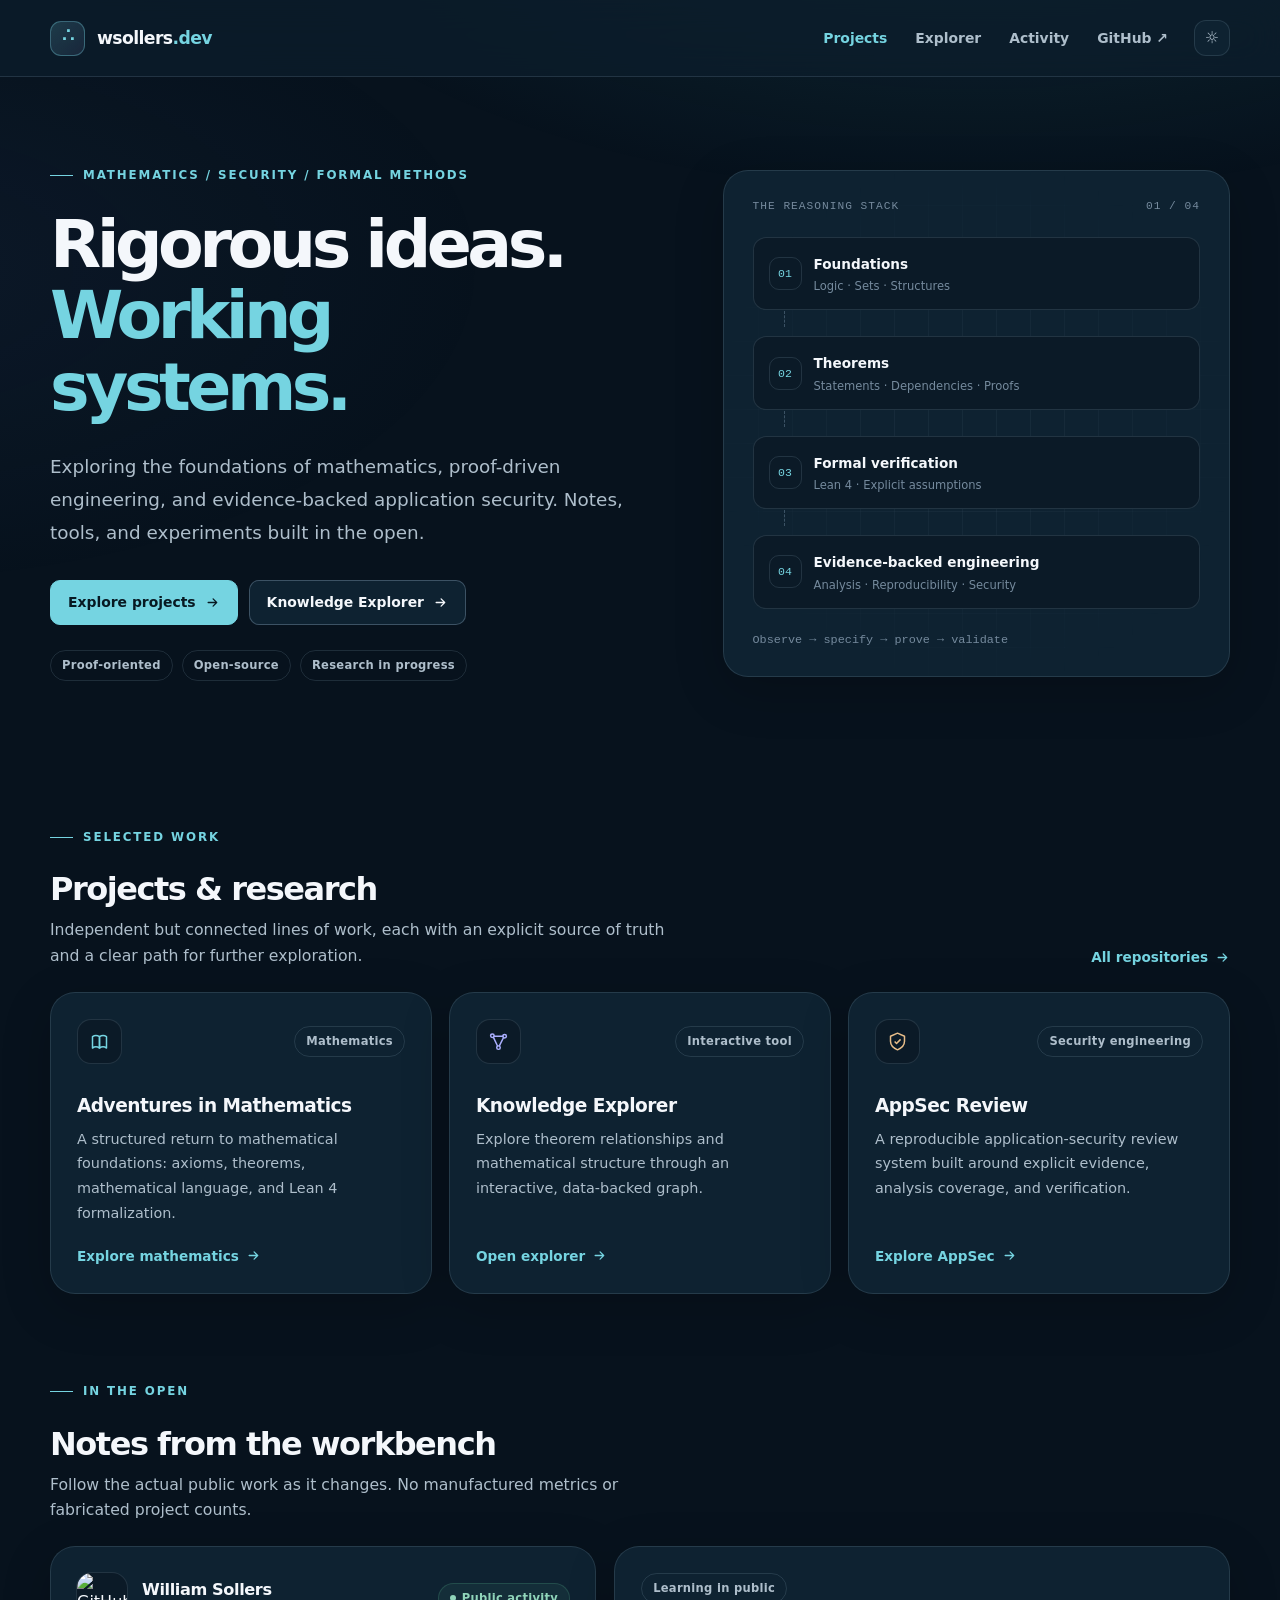
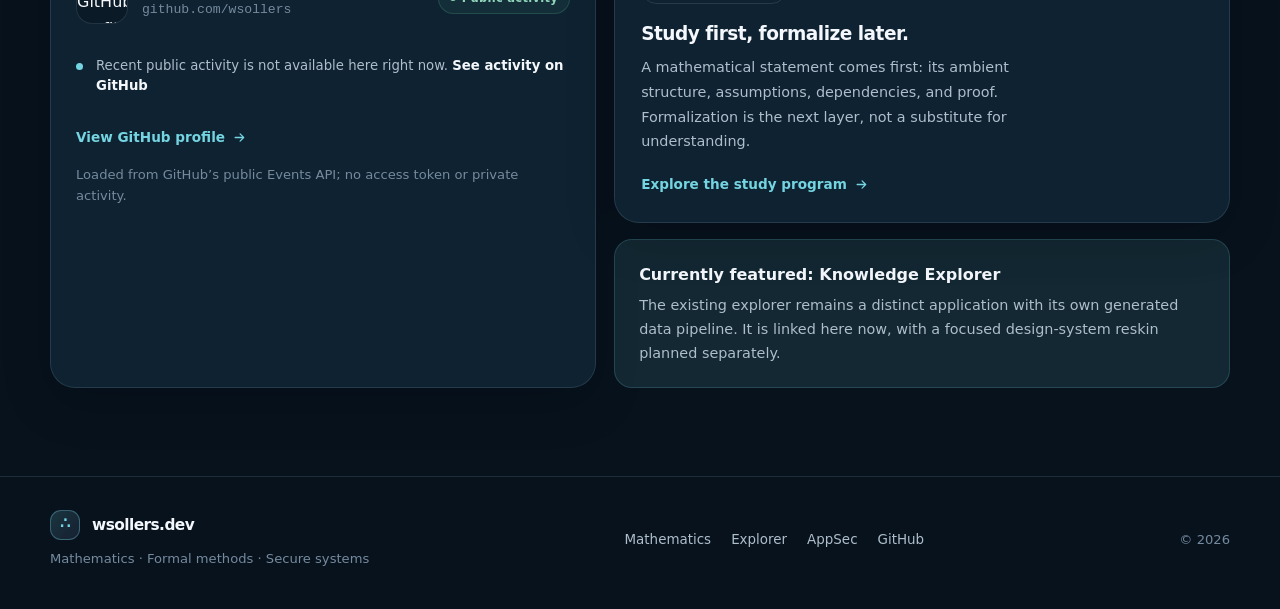
==== index.html @ fd8c9b8b "Publish central portfolio Pages site and shared project design system" ====
<!doctype html>
<html lang="en" data-theme="dark"><head>
<meta charset="utf-8"><meta name="viewport" content="width=device-width,initial-scale=1">
<meta name="description" content="Research, mathematical foundations, formal methods, and evidence-backed application security."><meta name="theme-color" content="#07121d">
<title>Mathematics, Security & Formal Methods · wsollers.dev</title>
<link rel="canonical" href="https://wsollers.dev/">
<link rel="stylesheet" href="/assets/css/site.css">
<script defer src="/assets/js/site.js"></script>
<script defer src="/assets/js/github-activity.js"></script>
</head><body><a class="skip-link" href="#main">Skip to content</a>
<header class="site-header"><div class="shell header-inner">
<a class="brand" href="/" aria-label="wsollers.dev home"><span class="brand-mark" aria-hidden="true">∴</span><span>wsollers<span style="color:var(--brand)">.dev</span></span></a>
<div class="header-actions"><nav class="site-nav" aria-label="Primary navigation">
<a href="/#work" aria-current="page">Projects</a><a href="/explorer/">Explorer</a><a class="nav-optional" href="/#activity">Activity</a><a class="nav-optional" href="https://github.com/wsollers" target="_blank" rel="noopener noreferrer">GitHub ↗</a>
</nav><button type="button" class="icon-button" data-theme-toggle aria-label="Switch theme">☼</button></div>
</div></header>
<main id="main" class="site-main"><div class="shell"><section class="hero" aria-labelledby="hero-title">
<div>
<div class="eyebrow">Mathematics / Security / Formal methods</div>
<h1 id="hero-title">Rigorous ideas.<br><span class="accent">Working systems.</span></h1>
<p class="lede">Exploring the foundations of mathematics, proof-driven engineering, and evidence-backed application security. Notes, tools, and experiments built in the open.</p>
<div class="button-row"><a class="button button--primary" href="#work">Explore projects <svg aria-hidden="true" viewBox="0 0 20 20" fill="none"><path d="M4.2 10h11.4m-4.8-4.8 4.8 4.8-4.8 4.8" stroke="currentColor" stroke-width="1.7" stroke-linecap="round" stroke-linejoin="round"/></svg></a><a class="button" href="/explorer/">Knowledge Explorer <svg aria-hidden="true" viewBox="0 0 20 20" fill="none"><path d="M4.2 10h11.4m-4.8-4.8 4.8 4.8-4.8 4.8" stroke="currentColor" stroke-width="1.7" stroke-linecap="round" stroke-linejoin="round"/></svg></a></div>
<div style="display:flex;gap:9px;flex-wrap:wrap;margin-top:25px"><span class="tag">Proof-oriented</span><span class="tag">Open-source</span><span class="tag">Research in progress</span></div>
</div>
<div class="panel diagram hero-art" aria-label="A conceptual path from foundations to evidence-backed systems">
<div class="diagram-head"><span>THE REASONING STACK</span><span>01 / 04</span></div>
<div class="diagram-flow">
<div class="diagram-node"><span class="diagram-index">01</span><span><strong>Foundations</strong><small>Logic · Sets · Structures</small></span></div>
<div class="diagram-connector" aria-hidden="true"></div>
<div class="diagram-node"><span class="diagram-index">02</span><span><strong>Theorems</strong><small>Statements · Dependencies · Proofs</small></span></div>
<div class="diagram-connector" aria-hidden="true"></div>
<div class="diagram-node"><span class="diagram-index">03</span><span><strong>Formal verification</strong><small>Lean 4 · Explicit assumptions</small></span></div>
<div class="diagram-connector" aria-hidden="true"></div>
<div class="diagram-node"><span class="diagram-index">04</span><span><strong>Evidence-backed engineering</strong><small>Analysis · Reproducibility · Security</small></span></div>
</div><p class="diagram-caption">Observe → specify → prove → validate</p></div>
</section>
<section class="section" id="work" aria-labelledby="work-title">
<div class="section-heading"><div><div class="eyebrow">Selected work</div><h2 id="work-title">Projects &amp; research</h2><p class="section-intro">Independent but connected lines of work, each with an explicit source of truth and a clear path for further exploration.</p></div><a class="text-link" href="https://github.com/wsollers?tab=repositories">All repositories <svg aria-hidden="true" viewBox="0 0 20 20" fill="none"><path d="M4.2 10h11.4m-4.8-4.8 4.8 4.8-4.8 4.8" stroke="currentColor" stroke-width="1.7" stroke-linecap="round" stroke-linejoin="round"/></svg></a></div>
<div class="project-grid">
<article class="panel card"><div class="card-top"><span class="card-icon "><svg aria-hidden="true" viewBox="0 0 24 24" fill="none" stroke="currentColor" stroke-width="1.7" stroke-linecap="round" stroke-linejoin="round"><path d="M4 6.5c2.5-1.8 5.3-1.8 8 0v13c-2.7-1.8-5.5-1.8-8 0V6.5Zm8 0c2.7-1.8 5.5-1.8 8 0v13c-2.5-1.8-5.3-1.8-8 0"/><path d="M12 6.5v13"/></svg></span><span class="tag">Mathematics</span></div><h3>Adventures in Mathematics</h3><p>A structured return to mathematical foundations: axioms, theorems, mathematical language, and Lean 4 formalization.</p><a class="text-link" href="/AdventuresInMath/">Explore mathematics <svg aria-hidden="true" viewBox="0 0 20 20" fill="none"><path d="M4.2 10h11.4m-4.8-4.8 4.8 4.8-4.8 4.8" stroke="currentColor" stroke-width="1.7" stroke-linecap="round" stroke-linejoin="round"/></svg></a></article>
<article class="panel card"><div class="card-top"><span class="card-icon card-icon--violet"><svg aria-hidden="true" viewBox="0 0 24 24" fill="none" stroke="currentColor" stroke-width="1.7" stroke-linecap="round"><circle cx="5" cy="5.5" r="2"/><circle cx="19" cy="6" r="2"/><circle cx="12" cy="19" r="2"/><path d="m7 6 10 0M6.2 7.3l4.7 9.8M17.8 7.4l-4.7 9.3"/></svg></span><span class="tag">Interactive tool</span></div><h3>Knowledge Explorer</h3><p>Explore theorem relationships and mathematical structure through an interactive, data-backed graph.</p><a class="text-link" href="/explorer/">Open explorer <svg aria-hidden="true" viewBox="0 0 20 20" fill="none"><path d="M4.2 10h11.4m-4.8-4.8 4.8 4.8-4.8 4.8" stroke="currentColor" stroke-width="1.7" stroke-linecap="round" stroke-linejoin="round"/></svg></a></article>
<article class="panel card"><div class="card-top"><span class="card-icon card-icon--amber"><svg aria-hidden="true" viewBox="0 0 24 24" fill="none" stroke="currentColor" stroke-width="1.7" stroke-linejoin="round"><path d="M12 2.5 20 6v5.7c0 4.3-2.7 7.5-8 9.8-5.3-2.3-8-5.5-8-9.8V6l8-3.5Z"/><path d="m8.7 12 2.2 2.2 4.6-4.6"/></svg></span><span class="tag">Security engineering</span></div><h3>AppSec Review</h3><p>A reproducible application-security review system built around explicit evidence, analysis coverage, and verification.</p><a class="text-link" href="/appsec-review/">Explore AppSec <svg aria-hidden="true" viewBox="0 0 20 20" fill="none"><path d="M4.2 10h11.4m-4.8-4.8 4.8 4.8-4.8 4.8" stroke="currentColor" stroke-width="1.7" stroke-linecap="round" stroke-linejoin="round"/></svg></a></article>
</div></section>
<section id="activity" class="section" aria-labelledby="activity-heading">
<div class="section-heading"><div><div class="eyebrow">In the open</div><h2 id="activity-heading">Notes from the workbench</h2><p class="section-intro">Follow the actual public work as it changes. No manufactured metrics or fabricated project counts.</p></div></div>
<div class="info-grid"><article class="panel profile" aria-label="Public GitHub profile and activity"><div class="profile-top"><img class="avatar" alt="GitHub profile avatar" src="https://avatars.githubusercontent.com/u/1325598?v=4" loading="lazy" width="52" height="52"><div><h3 class="profile-name">William Sollers</h3><span class="profile-handle">github.com/wsollers</span></div><span class="tag tag--active" style="margin-left:auto"><span class="tag-dot"></span>Public activity</span></div><ul class="activity" data-github-activity aria-live="polite"><li><span class="activity-dot" aria-hidden="true"></span><div>Loading recent public GitHub activity…</div></li></ul><a class="text-link" href="https://github.com/wsollers" target="_blank" rel="noopener noreferrer">View GitHub profile <svg aria-hidden="true" viewBox="0 0 20 20" fill="none"><path d="M4.2 10h11.4m-4.8-4.8 4.8 4.8-4.8 4.8" stroke="currentColor" stroke-width="1.7" stroke-linecap="round" stroke-linejoin="round"/></svg></a><p class="fine margin-none" style="margin-top:13px">Loaded from GitHub’s public Events API; no access token or private activity.</p></article>
<div class="stack"><article class="panel card" style="min-height:unset"><div class="card-top" style="margin-bottom:18px"><span class="tag">Learning in public</span></div><h3>Study first, formalize later.</h3><p>A mathematical statement comes first: its ambient structure, assumptions, dependencies, and proof. Formalization is the next layer, not a substitute for understanding.</p><a class="text-link" href="/AdventuresInMath/">Explore the study program <svg aria-hidden="true" viewBox="0 0 20 20" fill="none"><path d="M4.2 10h11.4m-4.8-4.8 4.8 4.8-4.8 4.8" stroke="currentColor" stroke-width="1.7" stroke-linecap="round" stroke-linejoin="round"/></svg></a></article><article class="note"><strong>Currently featured: Knowledge Explorer</strong><p>The existing explorer remains a distinct application with its own generated data pipeline. It is linked here now, with a focused design-system reskin planned separately.</p></article></div>
</div></section></div></main>
<footer class="site-footer"><div class="shell footer-inner"><div><a class="brand" href="/" style="font-size:.96rem"><span class="brand-mark" style="width:30px;height:30px;font-size:16px" aria-hidden="true">∴</span>wsollers.dev</a><p class="fine margin-none" style="margin-top:8px">Mathematics · Formal methods · Secure systems</p></div><nav class="footer-links" aria-label="Footer navigation"><a href="/AdventuresInMath/">Mathematics</a><a href="/explorer/">Explorer</a><a href="/appsec-review/">AppSec</a><a href="https://github.com/wsollers">GitHub</a></nav><span class="fine">© <span data-year>2026</span></span></div></footer></body></html>
---- assets/css/site.css ----
/* WS Design System · v1.0 · shared by all wsollers.dev project pages. */
@layer reset, tokens, layout, components, utilities;
@layer reset {
  *, *::before, *::after { box-sizing: border-box; }
  html { scroll-behavior: smooth; }
  body { margin: 0; }
  button, input { font: inherit; }
  img, svg { display: block; max-width: 100%; }
  a { color: inherit; }
  [hidden] { display: none !important; }
  @media (prefers-reduced-motion: reduce) { *, *::before, *::after { scroll-behavior: auto !important; animation-duration: .01ms !important; transition-duration: .01ms !important; } }
}
@layer tokens {
  :root {
    color-scheme: dark;
    --bg: #07121d; --bg-raised: #0b1a27;
    --surface: #0e2231; --surface-hover: #142d3d;
    --surface-glass: rgba(12,30,44,.76);
    --text: #f4f7fb; --text-secondary: #aebecb; --text-subtle: #758a9d;
    --border: rgba(157,185,207,.16); --border-emphasis: rgba(157,185,207,.32);
    --brand: #75d4e1; --brand-strong: #abeaf1; --brand-soft: rgba(117,212,225,.11);
    --violet: #abafff; --amber: #e8bd89; --good: #90d5ba;
    --shadow: 0 14px 50px rgba(0,0,0,.19);
    --font-sans: Inter, ui-sans-serif, system-ui, -apple-system, BlinkMacSystemFont, "Segoe UI", sans-serif;
    --font-mono: ui-monospace, "SFMono-Regular", "Cascadia Code", Consolas, monospace;
    --r-sm: 10px; --r-md: 18px; --r-lg: 25px; --content: 1180px;
  }
  html[data-theme="light"] {
    color-scheme: light;
    --bg:#f5f8fa; --bg-raised:#f9fbfc; --surface:#ffffff; --surface-hover:#edf5f8;
    --surface-glass:rgba(255,255,255,.88); --text:#123044; --text-secondary:#496476;
    --text-subtle:#6c8292; --border:rgba(34,73,98,.15); --border-emphasis:rgba(34,73,98,.28);
    --brand:#006d87; --brand-strong:#005a74; --brand-soft:rgba(0,109,135,.08);
    --violet:#5f60b0; --amber:#aa7141; --good:#277b65;
    --shadow:0 18px 50px rgba(12,52,73,.07);
  }
}
@layer layout {
  body { min-height: 100dvh; font: 400 16px/1.65 var(--font-sans); background:var(--bg); color:var(--text); -webkit-font-smoothing:antialiased; }
  body::before { content:""; position:fixed; pointer-events:none; inset:0; z-index:-1;
    background:radial-gradient(ellipse 60% 40% at 76% -18%,rgba(48,141,162,.19),transparent),radial-gradient(ellipse 48% 35% at -10% 30%,rgba(57,85,146,.10),transparent); }
  .shell { width:min(calc(100% - 48px),var(--content)); margin-inline:auto; }
  .site-header { position:sticky; top:0; z-index:30; background:var(--surface-glass); backdrop-filter:blur(17px); -webkit-backdrop-filter:blur(17px); border-bottom:1px solid var(--border); }
  .header-inner { display:flex; align-items:center; justify-content:space-between; gap:24px; min-height:76px; }
  .header-actions, .site-nav { display:flex; align-items:center; gap:26px; }
  .site-nav { gap:28px; }
  .site-main { padding-bottom:88px; }
  .hero { padding:89px 0 59px; display:grid; grid-template-columns:minmax(0,1.08fr) minmax(370px,.92fr); gap:clamp(42px,6vw,95px); align-items:center; }
  .hero--narrow { grid-template-columns:minmax(0,1fr) minmax(290px,.7fr); padding:76px 0 56px; }
  .section { margin-top:88px; scroll-margin-top:105px; }
  .section--tight { margin-top:60px; }
  .section-heading { display:flex; justify-content:space-between; align-items:end; flex-wrap:wrap; gap:16px; margin-bottom:23px; }
  .project-grid { display:grid; grid-template-columns:repeat(3,minmax(0,1fr)); gap:17px; }
  .info-grid { display:grid; grid-template-columns:minmax(0,.94fr) minmax(0,1.06fr); gap:18px; }
  .stack { display:grid; gap:16px; }
  .site-footer { border-top:1px solid var(--border); padding:33px 0 39px; }
  .footer-inner { display:flex; gap:18px; justify-content:space-between; align-items:center; flex-wrap:wrap; }
  @media(max-width:940px) {
    .hero,.hero--narrow { grid-template-columns:1fr; padding-top:67px; }
    .hero-art { max-width:680px; width:100%; }
    .project-grid { grid-template-columns:repeat(2,minmax(0,1fr)); }
    .info-grid { grid-template-columns:1fr; }
  }
  @media(max-width:650px) {
    .shell { width:min(calc(100% - 34px),var(--content)); }
    .header-inner { min-height:68px; gap:10px; }
    .site-nav { gap:12px; }
    .site-nav .nav-optional { display:none; }
    .header-actions { gap:10px; }
    .project-grid { grid-template-columns:1fr; }
    .hero { padding:61px 0 33px; }
    .section { margin-top:65px; }
  }
}
@layer components {
  a { text-decoration-thickness:1px; text-underline-offset:4px; }
  a:hover { color:var(--brand-strong); }
  a:focus-visible,button:focus-visible { outline:3px solid var(--brand); outline-offset:4px; }
  .skip-link { position:absolute; left:15px; top:-100px; background:var(--text); color:var(--bg); padding:10px 17px; z-index:99; border-radius:var(--r-sm); }
  .skip-link:focus { top:12px; }
  .brand { display:inline-flex; align-items:center; gap:12px; text-decoration:none; font-weight:750; letter-spacing:-.036em; font-size:1.08rem; white-space:nowrap; }
  .brand:hover { color:var(--text); }
  .brand-mark { display:grid; place-items:center; width:35px; height:35px; border:1px solid rgba(117,212,225,.34); border-radius:11px; background:linear-gradient(135deg,rgba(117,212,225,.18),rgba(171,175,255,.09)); color:var(--brand); font-size:19px; font-family:var(--font-mono); font-weight:700; }
  .site-nav a { text-decoration:none; font-size:.87rem; color:var(--text-secondary); font-weight:570; transition:color .18s ease; }
  .site-nav a:hover,.site-nav a[aria-current="page"] { color:var(--brand); }
  .icon-button { cursor:pointer; display:grid; place-items:center; flex:0 0 auto; width:36px; height:36px; border:1px solid var(--border); border-radius:12px; background:var(--surface); color:var(--text-secondary); }
  .icon-button:hover { background:var(--surface-hover); color:var(--text); }
  .eyebrow { display:flex; align-items:center; gap:10px; font-size:.74rem; letter-spacing:.16em; font-weight:800; text-transform:uppercase; color:var(--brand); margin-bottom:23px; }
  .eyebrow::before { content:""; width:23px; height:1px; background:currentColor; }
  h1,h2,h3,p { margin-top:0; }
  h1 { font-size:clamp(2.65rem,5.2vw,4.9rem); letter-spacing:-.068em; line-height:1.08; font-weight:760; margin-bottom:26px; }
  .hero--narrow h1 { font-size:clamp(2.7rem,4.9vw,4.4rem); }
  h1 .accent,h2 .accent { color:var(--brand); }
  h2 { font-size:clamp(1.7rem,2.5vw,2.35rem); letter-spacing:-.046em; line-height:1.22; font-weight:740; margin:0; }
  h3 { font-size:1.16rem; letter-spacing:-.028em; line-height:1.28; margin:0 0 9px; }
  p { color:var(--text-secondary); }
  .lede { max-width:630px; font-size:clamp(1.025rem,1.5vw,1.15rem); line-height:1.8; margin-bottom:30px; }
  .muted { color:var(--text-secondary); }
  .fine { font-size:.82rem; color:var(--text-subtle); }
  .section-intro { max-width:640px; margin:8px 0 0; font-size:.98rem; }
  .button-row { display:flex; flex-wrap:wrap; align-items:center; gap:11px; }
  .button { text-decoration:none; display:inline-flex; align-items:center; justify-content:center; gap:9px; min-height:44px; padding:10px 17px; border:1px solid var(--border-emphasis); border-radius:var(--r-sm); font-size:.87rem; font-weight:720; color:var(--text); background:var(--surface); transition:transform .16s ease,background .16s ease,border .16s ease; }
  .button:hover { transform:translateY(-2px); background:var(--surface-hover); color:var(--text); }
  .button--primary { color:#071922; background:var(--brand); border-color:var(--brand); }
  .button--primary:hover { background:var(--brand-strong); color:#071922; }
  .button--quiet { border-color:transparent; background:transparent; }
  .button svg,.text-link svg { width:15px; height:15px; }
  .text-link { display:inline-flex; align-items:center; gap:7px; font-size:.85rem; font-weight:720; color:var(--brand); text-decoration:none; }
  .text-link:hover { color:var(--brand-strong); }
  .panel { background:var(--surface); border:1px solid var(--border); border-radius:var(--r-lg); box-shadow:var(--shadow); }
  .card { position:relative; min-width:0; padding:26px; display:flex; flex-direction:column; min-height:260px; overflow:hidden; transition:border-color .2s ease, transform .2s ease, box-shadow .2s ease; }
  .card:hover { border-color:var(--border-emphasis); transform:translateY(-3px); }
  .card p { max-width:42ch; font-size:.9rem; line-height:1.72; margin:0 0 19px; }
  .card .text-link { margin-top:auto; }
  .card-top { display:flex; justify-content:space-between; align-items:center; gap:10px; margin-bottom:30px; }
  .card-icon { width:45px; height:45px; display:grid; place-items:center; border:1px solid var(--border); border-radius:14px; background:var(--bg-raised); color:var(--brand); }
  .card-icon svg { width:21px; height:21px; }
  .card-icon--violet{color:var(--violet)} .card-icon--amber{color:var(--amber)}
  .tag { display:inline-flex; align-items:center; gap:6px; border:1px solid var(--border); border-radius:999px; color:var(--text-secondary); padding:5px 11px; font-size:.72rem; font-weight:690; letter-spacing:.025em; white-space:nowrap; }
  .tag--active { color:var(--good); background:rgba(88,178,143,.09); border-color:rgba(88,178,143,.22); }
  .tag-dot { display:block; width:6px; height:6px; border-radius:50%; background:currentColor; }
  .diagram { min-height:395px; position:relative; display:flex; flex-direction:column; justify-content:center; padding:29px; overflow:hidden; }
  .diagram::before { content:""; position:absolute; inset:0; opacity:.38; background-image:linear-gradient(var(--border) 1px,transparent 1px),linear-gradient(90deg,var(--border) 1px,transparent 1px); background-size:34px 34px; mask-image:radial-gradient(ellipse at center,#000 20%,transparent 77%); }
  .diagram > * { position:relative; z-index:1; }
  .diagram-head { display:flex; align-items:center; justify-content:space-between; color:var(--text-subtle); font:.7rem var(--font-mono); letter-spacing:.09em; text-transform:uppercase; margin-bottom:25px; }
  .diagram-flow { display:grid; gap:13px; }
  .diagram-node { display:flex; align-items:center; gap:12px; padding:13px 15px; border:1px solid var(--border); border-radius:13px; background:var(--bg-raised); }
  .diagram-node strong { font-size:.85rem; font-weight:690; }
  .diagram-node small { display:block; font-size:.72rem; color:var(--text-subtle); }
  .diagram-index { display:grid; place-items:center; flex:0 0 33px; width:33px; height:33px; border:1px solid var(--border); border-radius:10px; font:.72rem var(--font-mono); color:var(--brand); }
  .diagram-connector { border-left:1px dashed var(--border-emphasis); height:16px; margin:-12px 0 -12px 31px; }
  .diagram-caption { margin:24px 0 0; color:var(--text-subtle); font:.74rem var(--font-mono); }
  .profile { padding:25px; }
  .profile-top { display:flex; align-items:center; gap:14px; margin-bottom:19px; }
  .avatar { width:52px; height:52px; border:1px solid var(--border); border-radius:16px; object-fit:cover; background:var(--bg-raised); }
  .profile-name { margin:0; font-size:1.01rem; letter-spacing:-.025em; font-weight:730; }
  .profile-handle { display:block; font:.82rem var(--font-mono); color:var(--text-subtle); margin-top:2px; }
  .activity { list-style:none; padding:0; margin:6px 0 15px; }
  .activity li { display:flex; align-items:baseline; gap:13px; padding:13px 0; border-bottom:1px solid var(--border); color:var(--text-secondary); font-size:.83rem; line-height:1.5; }
  .activity li:last-child { border-bottom:0; }
  .activity-dot { flex:0 0 7px; width:7px; height:7px; background:var(--brand); border-radius:50%; }
  .activity li time { display:block; color:var(--text-subtle); font-size:.72rem; margin-top:4px; }
  .activity li a { font-weight:670; text-decoration:none; color:var(--text); }
  .activity li a:hover { color:var(--brand); }
  .note { padding:22px 24px; background:var(--brand-soft); border:1px solid rgba(117,212,225,.18); border-radius:var(--r-md); }
  .note p { margin:6px 0 0; font-size:.9rem; }
  .meta-list { margin:0; padding:0; list-style:none; }
  .meta-list li { display:flex; justify-content:space-between; gap:16px; padding:12px 0; border-bottom:1px solid var(--border); font-size:.87rem; }
  .meta-list li:last-child { border:0; }
  .meta-list strong { font-weight:650; }
  .meta-list span { color:var(--text-secondary); text-align:right; }
  .crumbs { display:flex; gap:8px; align-items:center; color:var(--text-subtle); font-size:.8rem; margin:25px 0 0; }
  .crumbs a { color:var(--text-secondary); text-decoration:none; }
  .callout-list { display:grid; gap:12px; padding:0; margin:0; list-style:none; }
  .callout-list li { display:flex; gap:12px; align-items:flex-start; color:var(--text-secondary); font-size:.93rem; }
  .callout-list li::before { content:"→"; color:var(--brand); font-weight:800; }
  .footer-links { display:flex; flex-wrap:wrap; gap:20px; }
  .footer-links a { color:var(--text-secondary); text-decoration:none; font-size:.84rem; }
  .footer-links a:hover { color:var(--brand); }
}
@layer utilities {
  .visually-hidden { position:absolute!important;width:1px;height:1px;padding:0;margin:-1px;overflow:hidden;clip:rect(0,0,0,0);white-space:nowrap;border:0; }
  .mono { font-family:var(--font-mono); }
  .full { width:100%; }
  .space-top { margin-top:22px; }
  .margin-none { margin:0; }
}
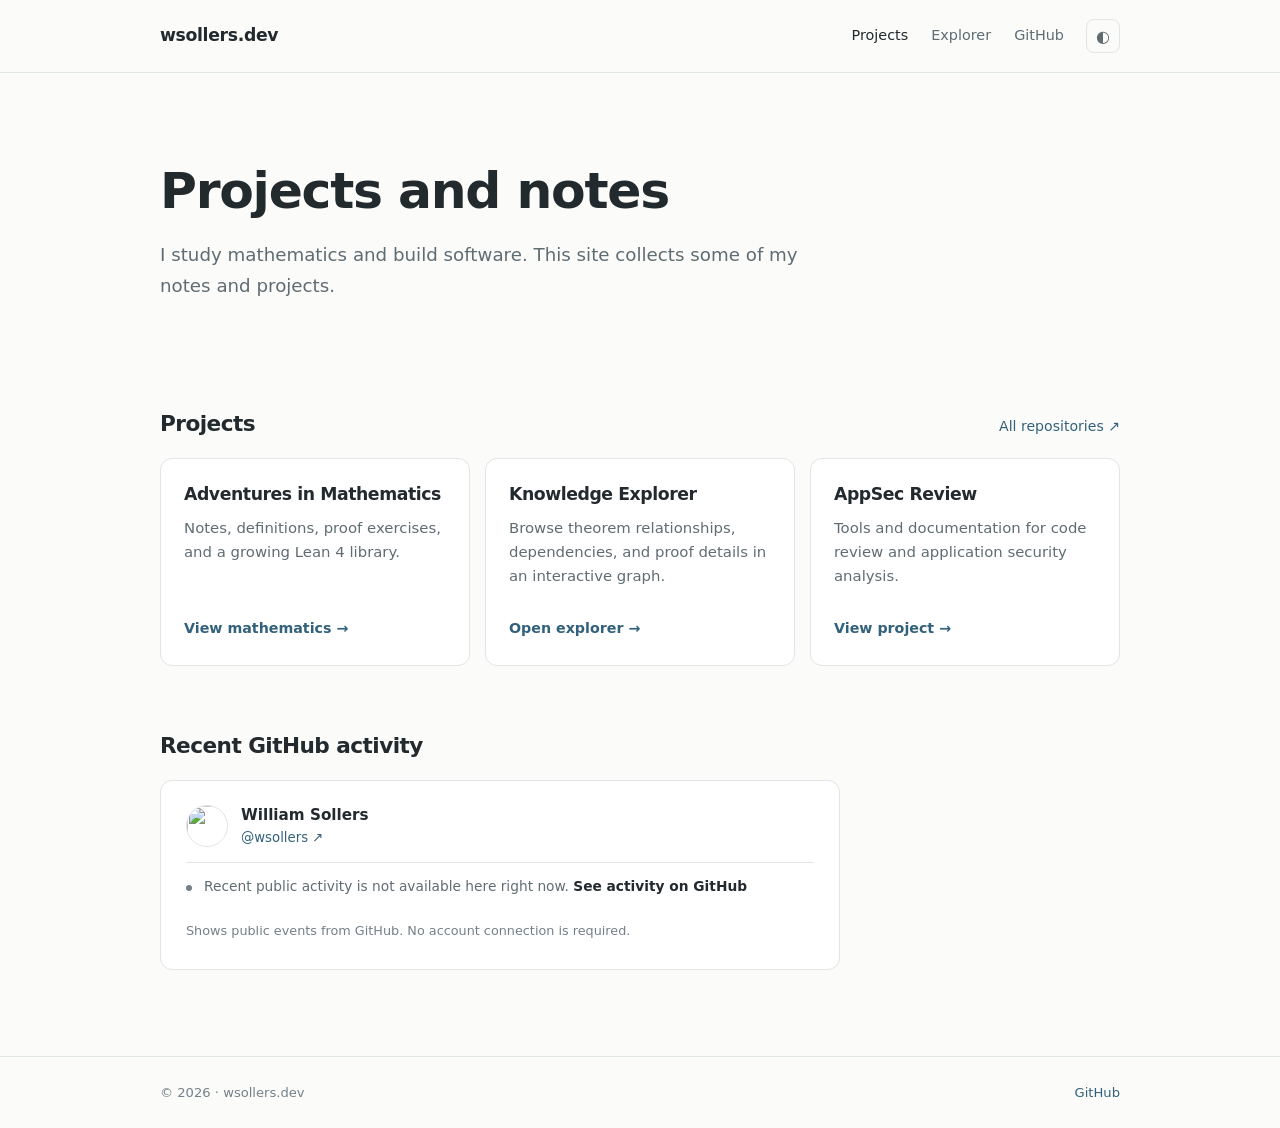
==== commit e7ee3f03: "Simplify portfolio copy and replace ornamental design with clean site layout" ====
--- a/index.html
+++ b/index.html
@@ -1,49 +1,80 @@
 <!doctype html>
-<html lang="en" data-theme="dark"><head>
-<meta charset="utf-8"><meta name="viewport" content="width=device-width,initial-scale=1">
-<meta name="description" content="Research, mathematical foundations, formal methods, and evidence-backed application security."><meta name="theme-color" content="#07121d">
-<title>Mathematics, Security & Formal Methods · wsollers.dev</title>
+<html lang="en" data-theme="light">
+<head>
+<meta charset="utf-8">
+<meta name="viewport" content="width=device-width, initial-scale=1">
+<meta name="theme-color" content="#fbfbfa">
+<meta name="description" content="Mathematics, software projects, and notes.">
 <link rel="canonical" href="https://wsollers.dev/">
 <link rel="stylesheet" href="/assets/css/site.css">
 <script defer src="/assets/js/site.js"></script>
+<title>Projects and notes · wsollers.dev</title>
 <script defer src="/assets/js/github-activity.js"></script>
-</head><body><a class="skip-link" href="#main">Skip to content</a>
-<header class="site-header"><div class="shell header-inner">
-<a class="brand" href="/" aria-label="wsollers.dev home"><span class="brand-mark" aria-hidden="true">∴</span><span>wsollers<span style="color:var(--brand)">.dev</span></span></a>
-<div class="header-actions"><nav class="site-nav" aria-label="Primary navigation">
-<a href="/#work" aria-current="page">Projects</a><a href="/explorer/">Explorer</a><a class="nav-optional" href="/#activity">Activity</a><a class="nav-optional" href="https://github.com/wsollers" target="_blank" rel="noopener noreferrer">GitHub ↗</a>
-</nav><button type="button" class="icon-button" data-theme-toggle aria-label="Switch theme">☼</button></div>
-</div></header>
-<main id="main" class="site-main"><div class="shell"><section class="hero" aria-labelledby="hero-title">
-<div>
-<div class="eyebrow">Mathematics / Security / Formal methods</div>
-<h1 id="hero-title">Rigorous ideas.<br><span class="accent">Working systems.</span></h1>
-<p class="lede">Exploring the foundations of mathematics, proof-driven engineering, and evidence-backed application security. Notes, tools, and experiments built in the open.</p>
-<div class="button-row"><a class="button button--primary" href="#work">Explore projects <svg aria-hidden="true" viewBox="0 0 20 20" fill="none"><path d="M4.2 10h11.4m-4.8-4.8 4.8 4.8-4.8 4.8" stroke="currentColor" stroke-width="1.7" stroke-linecap="round" stroke-linejoin="round"/></svg></a><a class="button" href="/explorer/">Knowledge Explorer <svg aria-hidden="true" viewBox="0 0 20 20" fill="none"><path d="M4.2 10h11.4m-4.8-4.8 4.8 4.8-4.8 4.8" stroke="currentColor" stroke-width="1.7" stroke-linecap="round" stroke-linejoin="round"/></svg></a></div>
-<div style="display:flex;gap:9px;flex-wrap:wrap;margin-top:25px"><span class="tag">Proof-oriented</span><span class="tag">Open-source</span><span class="tag">Research in progress</span></div>
-</div>
-<div class="panel diagram hero-art" aria-label="A conceptual path from foundations to evidence-backed systems">
-<div class="diagram-head"><span>THE REASONING STACK</span><span>01 / 04</span></div>
-<div class="diagram-flow">
-<div class="diagram-node"><span class="diagram-index">01</span><span><strong>Foundations</strong><small>Logic · Sets · Structures</small></span></div>
-<div class="diagram-connector" aria-hidden="true"></div>
-<div class="diagram-node"><span class="diagram-index">02</span><span><strong>Theorems</strong><small>Statements · Dependencies · Proofs</small></span></div>
-<div class="diagram-connector" aria-hidden="true"></div>
-<div class="diagram-node"><span class="diagram-index">03</span><span><strong>Formal verification</strong><small>Lean 4 · Explicit assumptions</small></span></div>
-<div class="diagram-connector" aria-hidden="true"></div>
-<div class="diagram-node"><span class="diagram-index">04</span><span><strong>Evidence-backed engineering</strong><small>Analysis · Reproducibility · Security</small></span></div>
-</div><p class="diagram-caption">Observe → specify → prove → validate</p></div>
+</head>
+<body>
+<a class="skip-link" href="#main">Skip to content</a>
+
+<header class="site-header">
+  <div class="container header-inner">
+    <a class="site-name" href="/">wsollers.dev</a>
+    <div class="header-right">
+      <nav aria-label="Main navigation" class="nav">
+        <a href="/#projects" aria-current="page">Projects</a>
+        <a href="/explorer/">Explorer</a>
+        <a href="https://github.com/wsollers" target="_blank" rel="noopener noreferrer">GitHub</a>
+      </nav>
+      <button class="theme-toggle" type="button" data-theme-toggle aria-label="Switch to dark mode">◐</button>
+    </div>
+  </div>
+</header>
+<main id="main" class="container main-content">
+<section class="intro">
+  <h1>Projects and notes</h1>
+  <p>I study mathematics and build software. This site collects some of my notes and projects.</p>
 </section>
-<section class="section" id="work" aria-labelledby="work-title">
-<div class="section-heading"><div><div class="eyebrow">Selected work</div><h2 id="work-title">Projects &amp; research</h2><p class="section-intro">Independent but connected lines of work, each with an explicit source of truth and a clear path for further exploration.</p></div><a class="text-link" href="https://github.com/wsollers?tab=repositories">All repositories <svg aria-hidden="true" viewBox="0 0 20 20" fill="none"><path d="M4.2 10h11.4m-4.8-4.8 4.8 4.8-4.8 4.8" stroke="currentColor" stroke-width="1.7" stroke-linecap="round" stroke-linejoin="round"/></svg></a></div>
-<div class="project-grid">
-<article class="panel card"><div class="card-top"><span class="card-icon "><svg aria-hidden="true" viewBox="0 0 24 24" fill="none" stroke="currentColor" stroke-width="1.7" stroke-linecap="round" stroke-linejoin="round"><path d="M4 6.5c2.5-1.8 5.3-1.8 8 0v13c-2.7-1.8-5.5-1.8-8 0V6.5Zm8 0c2.7-1.8 5.5-1.8 8 0v13c-2.5-1.8-5.3-1.8-8 0"/><path d="M12 6.5v13"/></svg></span><span class="tag">Mathematics</span></div><h3>Adventures in Mathematics</h3><p>A structured return to mathematical foundations: axioms, theorems, mathematical language, and Lean 4 formalization.</p><a class="text-link" href="/AdventuresInMath/">Explore mathematics <svg aria-hidden="true" viewBox="0 0 20 20" fill="none"><path d="M4.2 10h11.4m-4.8-4.8 4.8 4.8-4.8 4.8" stroke="currentColor" stroke-width="1.7" stroke-linecap="round" stroke-linejoin="round"/></svg></a></article>
-<article class="panel card"><div class="card-top"><span class="card-icon card-icon--violet"><svg aria-hidden="true" viewBox="0 0 24 24" fill="none" stroke="currentColor" stroke-width="1.7" stroke-linecap="round"><circle cx="5" cy="5.5" r="2"/><circle cx="19" cy="6" r="2"/><circle cx="12" cy="19" r="2"/><path d="m7 6 10 0M6.2 7.3l4.7 9.8M17.8 7.4l-4.7 9.3"/></svg></span><span class="tag">Interactive tool</span></div><h3>Knowledge Explorer</h3><p>Explore theorem relationships and mathematical structure through an interactive, data-backed graph.</p><a class="text-link" href="/explorer/">Open explorer <svg aria-hidden="true" viewBox="0 0 20 20" fill="none"><path d="M4.2 10h11.4m-4.8-4.8 4.8 4.8-4.8 4.8" stroke="currentColor" stroke-width="1.7" stroke-linecap="round" stroke-linejoin="round"/></svg></a></article>
-<article class="panel card"><div class="card-top"><span class="card-icon card-icon--amber"><svg aria-hidden="true" viewBox="0 0 24 24" fill="none" stroke="currentColor" stroke-width="1.7" stroke-linejoin="round"><path d="M12 2.5 20 6v5.7c0 4.3-2.7 7.5-8 9.8-5.3-2.3-8-5.5-8-9.8V6l8-3.5Z"/><path d="m8.7 12 2.2 2.2 4.6-4.6"/></svg></span><span class="tag">Security engineering</span></div><h3>AppSec Review</h3><p>A reproducible application-security review system built around explicit evidence, analysis coverage, and verification.</p><a class="text-link" href="/appsec-review/">Explore AppSec <svg aria-hidden="true" viewBox="0 0 20 20" fill="none"><path d="M4.2 10h11.4m-4.8-4.8 4.8 4.8-4.8 4.8" stroke="currentColor" stroke-width="1.7" stroke-linecap="round" stroke-linejoin="round"/></svg></a></article>
-</div></section>
-<section id="activity" class="section" aria-labelledby="activity-heading">
-<div class="section-heading"><div><div class="eyebrow">In the open</div><h2 id="activity-heading">Notes from the workbench</h2><p class="section-intro">Follow the actual public work as it changes. No manufactured metrics or fabricated project counts.</p></div></div>
-<div class="info-grid"><article class="panel profile" aria-label="Public GitHub profile and activity"><div class="profile-top"><img class="avatar" alt="GitHub profile avatar" src="https://avatars.githubusercontent.com/u/1325598?v=4" loading="lazy" width="52" height="52"><div><h3 class="profile-name">William Sollers</h3><span class="profile-handle">github.com/wsollers</span></div><span class="tag tag--active" style="margin-left:auto"><span class="tag-dot"></span>Public activity</span></div><ul class="activity" data-github-activity aria-live="polite"><li><span class="activity-dot" aria-hidden="true"></span><div>Loading recent public GitHub activity…</div></li></ul><a class="text-link" href="https://github.com/wsollers" target="_blank" rel="noopener noreferrer">View GitHub profile <svg aria-hidden="true" viewBox="0 0 20 20" fill="none"><path d="M4.2 10h11.4m-4.8-4.8 4.8 4.8-4.8 4.8" stroke="currentColor" stroke-width="1.7" stroke-linecap="round" stroke-linejoin="round"/></svg></a><p class="fine margin-none" style="margin-top:13px">Loaded from GitHub’s public Events API; no access token or private activity.</p></article>
-<div class="stack"><article class="panel card" style="min-height:unset"><div class="card-top" style="margin-bottom:18px"><span class="tag">Learning in public</span></div><h3>Study first, formalize later.</h3><p>A mathematical statement comes first: its ambient structure, assumptions, dependencies, and proof. Formalization is the next layer, not a substitute for understanding.</p><a class="text-link" href="/AdventuresInMath/">Explore the study program <svg aria-hidden="true" viewBox="0 0 20 20" fill="none"><path d="M4.2 10h11.4m-4.8-4.8 4.8 4.8-4.8 4.8" stroke="currentColor" stroke-width="1.7" stroke-linecap="round" stroke-linejoin="round"/></svg></a></article><article class="note"><strong>Currently featured: Knowledge Explorer</strong><p>The existing explorer remains a distinct application with its own generated data pipeline. It is linked here now, with a focused design-system reskin planned separately.</p></article></div>
-</div></section></div></main>
-<footer class="site-footer"><div class="shell footer-inner"><div><a class="brand" href="/" style="font-size:.96rem"><span class="brand-mark" style="width:30px;height:30px;font-size:16px" aria-hidden="true">∴</span>wsollers.dev</a><p class="fine margin-none" style="margin-top:8px">Mathematics · Formal methods · Secure systems</p></div><nav class="footer-links" aria-label="Footer navigation"><a href="/AdventuresInMath/">Mathematics</a><a href="/explorer/">Explorer</a><a href="/appsec-review/">AppSec</a><a href="https://github.com/wsollers">GitHub</a></nav><span class="fine">© <span data-year>2026</span></span></div></footer></body></html>+<section id="projects" class="content-section" aria-labelledby="projects-heading">
+  <div class="section-heading">
+    <h2 id="projects-heading">Projects</h2>
+    <a class="quiet-link" href="https://github.com/wsollers?tab=repositories">All repositories ↗</a>
+  </div>
+  <div class="project-grid">
+    <article class="project-card">
+  <h3>Adventures in Mathematics</h3>
+  <p>Notes, definitions, proof exercises, and a growing Lean 4 library.</p>
+  <a href="/AdventuresInMath/">View mathematics <span aria-hidden="true">→</span></a>
+</article>
+    <article class="project-card">
+  <h3>Knowledge Explorer</h3>
+  <p>Browse theorem relationships, dependencies, and proof details in an interactive graph.</p>
+  <a href="/explorer/">Open explorer <span aria-hidden="true">→</span></a>
+</article>
+    <article class="project-card">
+  <h3>AppSec Review</h3>
+  <p>Tools and documentation for code review and application security analysis.</p>
+  <a href="/appsec-review/">View project <span aria-hidden="true">→</span></a>
+</article>
+  </div>
+</section>
+<section id="activity" class="content-section" aria-labelledby="activity-heading">
+  <div class="section-heading"><h2 id="activity-heading">Recent GitHub activity</h2></div>
+  <div class="activity-panel">
+    <div class="profile-row">
+      <img class="avatar" src="https://avatars.githubusercontent.com/u/1325598?v=4" alt="" loading="lazy" width="42" height="42">
+      <div><strong>William Sollers</strong><a href="https://github.com/wsollers" target="_blank" rel="noopener noreferrer">@wsollers ↗</a></div>
+    </div>
+    <ul class="activity" data-github-activity aria-live="polite">
+      <li><span class="activity-dot" aria-hidden="true"></span><div>Loading public activity…</div></li>
+    </ul>
+    <p class="fine">Shows public events from GitHub. No account connection is required.</p>
+  </div>
+</section>
+</main>
+
+<footer class="site-footer">
+  <div class="container footer-inner">
+    <span>© <span data-year>2026</span> · wsollers.dev</span>
+    <a href="https://github.com/wsollers" target="_blank" rel="noopener noreferrer">GitHub</a>
+  </div>
+</footer>
+</body>
+</html>
--- a/assets/css/site.css
+++ b/assets/css/site.css
@@ -1,167 +1,108 @@
-/* WS Design System · v1.0 · shared by all wsollers.dev project pages. */
-@layer reset, tokens, layout, components, utilities;
-@layer reset {
-  *, *::before, *::after { box-sizing: border-box; }
-  html { scroll-behavior: smooth; }
-  body { margin: 0; }
-  button, input { font: inherit; }
-  img, svg { display: block; max-width: 100%; }
-  a { color: inherit; }
-  [hidden] { display: none !important; }
-  @media (prefers-reduced-motion: reduce) { *, *::before, *::after { scroll-behavior: auto !important; animation-duration: .01ms !important; transition-duration: .01ms !important; } }
+/* wsollers.dev shared styles — simple, readable, and reusable. */
+:root {
+  color-scheme: light;
+  --bg: #fbfbfa;
+  --surface: #ffffff;
+  --text: #222a2e;
+  --muted: #5f6c72;
+  --subtle: #748087;
+  --line: #e0e5e5;
+  --accent: #32617b;
+  --accent-hover: #20495f;
+  --focus: #397eaa;
+  --radius: 12px;
+  --content-width: 960px;
+  --sans: system-ui, -apple-system, BlinkMacSystemFont, "Segoe UI", sans-serif;
 }
-@layer tokens {
-  :root {
-    color-scheme: dark;
-    --bg: #07121d; --bg-raised: #0b1a27;
-    --surface: #0e2231; --surface-hover: #142d3d;
-    --surface-glass: rgba(12,30,44,.76);
-    --text: #f4f7fb; --text-secondary: #aebecb; --text-subtle: #758a9d;
-    --border: rgba(157,185,207,.16); --border-emphasis: rgba(157,185,207,.32);
-    --brand: #75d4e1; --brand-strong: #abeaf1; --brand-soft: rgba(117,212,225,.11);
-    --violet: #abafff; --amber: #e8bd89; --good: #90d5ba;
-    --shadow: 0 14px 50px rgba(0,0,0,.19);
-    --font-sans: Inter, ui-sans-serif, system-ui, -apple-system, BlinkMacSystemFont, "Segoe UI", sans-serif;
-    --font-mono: ui-monospace, "SFMono-Regular", "Cascadia Code", Consolas, monospace;
-    --r-sm: 10px; --r-md: 18px; --r-lg: 25px; --content: 1180px;
-  }
-  html[data-theme="light"] {
-    color-scheme: light;
-    --bg:#f5f8fa; --bg-raised:#f9fbfc; --surface:#ffffff; --surface-hover:#edf5f8;
-    --surface-glass:rgba(255,255,255,.88); --text:#123044; --text-secondary:#496476;
-    --text-subtle:#6c8292; --border:rgba(34,73,98,.15); --border-emphasis:rgba(34,73,98,.28);
-    --brand:#006d87; --brand-strong:#005a74; --brand-soft:rgba(0,109,135,.08);
-    --violet:#5f60b0; --amber:#aa7141; --good:#277b65;
-    --shadow:0 18px 50px rgba(12,52,73,.07);
-  }
+html[data-theme="dark"] {
+  color-scheme: dark;
+  --bg: #171c20;
+  --surface: #20272b;
+  --text: #edf1f2;
+  --muted: #b6c1c6;
+  --subtle: #99aab0;
+  --line: #394349;
+  --accent: #96c6dd;
+  --accent-hover: #c7e6f2;
+  --focus: #9cd4f4;
 }
-@layer layout {
-  body { min-height: 100dvh; font: 400 16px/1.65 var(--font-sans); background:var(--bg); color:var(--text); -webkit-font-smoothing:antialiased; }
-  body::before { content:""; position:fixed; pointer-events:none; inset:0; z-index:-1;
-    background:radial-gradient(ellipse 60% 40% at 76% -18%,rgba(48,141,162,.19),transparent),radial-gradient(ellipse 48% 35% at -10% 30%,rgba(57,85,146,.10),transparent); }
-  .shell { width:min(calc(100% - 48px),var(--content)); margin-inline:auto; }
-  .site-header { position:sticky; top:0; z-index:30; background:var(--surface-glass); backdrop-filter:blur(17px); -webkit-backdrop-filter:blur(17px); border-bottom:1px solid var(--border); }
-  .header-inner { display:flex; align-items:center; justify-content:space-between; gap:24px; min-height:76px; }
-  .header-actions, .site-nav { display:flex; align-items:center; gap:26px; }
-  .site-nav { gap:28px; }
-  .site-main { padding-bottom:88px; }
-  .hero { padding:89px 0 59px; display:grid; grid-template-columns:minmax(0,1.08fr) minmax(370px,.92fr); gap:clamp(42px,6vw,95px); align-items:center; }
-  .hero--narrow { grid-template-columns:minmax(0,1fr) minmax(290px,.7fr); padding:76px 0 56px; }
-  .section { margin-top:88px; scroll-margin-top:105px; }
-  .section--tight { margin-top:60px; }
-  .section-heading { display:flex; justify-content:space-between; align-items:end; flex-wrap:wrap; gap:16px; margin-bottom:23px; }
-  .project-grid { display:grid; grid-template-columns:repeat(3,minmax(0,1fr)); gap:17px; }
-  .info-grid { display:grid; grid-template-columns:minmax(0,.94fr) minmax(0,1.06fr); gap:18px; }
-  .stack { display:grid; gap:16px; }
-  .site-footer { border-top:1px solid var(--border); padding:33px 0 39px; }
-  .footer-inner { display:flex; gap:18px; justify-content:space-between; align-items:center; flex-wrap:wrap; }
-  @media(max-width:940px) {
-    .hero,.hero--narrow { grid-template-columns:1fr; padding-top:67px; }
-    .hero-art { max-width:680px; width:100%; }
-    .project-grid { grid-template-columns:repeat(2,minmax(0,1fr)); }
-    .info-grid { grid-template-columns:1fr; }
-  }
-  @media(max-width:650px) {
-    .shell { width:min(calc(100% - 34px),var(--content)); }
-    .header-inner { min-height:68px; gap:10px; }
-    .site-nav { gap:12px; }
-    .site-nav .nav-optional { display:none; }
-    .header-actions { gap:10px; }
-    .project-grid { grid-template-columns:1fr; }
-    .hero { padding:61px 0 33px; }
-    .section { margin-top:65px; }
-  }
+*,*::before,*::after { box-sizing: border-box; }
+html { scroll-behavior: smooth; }
+body { margin: 0; min-height: 100vh; background: var(--bg); color: var(--text); font: 16px/1.6 var(--sans); }
+a { color: var(--accent); text-underline-offset: 3px; }
+a:hover { color: var(--accent-hover); }
+a:focus-visible,button:focus-visible { outline: 3px solid var(--focus); outline-offset: 3px; border-radius: 3px; }
+h1,h2,h3,p { margin-top: 0; }
+h1,h2,h3 { line-height: 1.25; letter-spacing: -.025em; }
+h1 { font-size: clamp(2.15rem, 4vw, 3.15rem); font-weight: 660; }
+h2 { font-size: 1.35rem; font-weight: 650; }
+h3 { font-size: 1.08rem; font-weight: 630; }
+p { color: var(--muted); }
+.container { width: min(calc(100% - 40px), var(--content-width)); margin-inline: auto; }
+.skip-link { position: absolute; top: -80px; left: 12px; z-index: 99; padding: 8px 14px; background: var(--surface); border: 1px solid var(--line); }
+.skip-link:focus { top: 8px; }
+.site-header { border-bottom: 1px solid var(--line); background: var(--bg); }
+.header-inner { min-height: 72px; display: flex; align-items: center; justify-content: space-between; gap: 16px; }
+.site-name { text-decoration: none; color: var(--text); font-size: 1.08rem; font-weight: 700; letter-spacing: -.02em; white-space: nowrap; }
+.site-name:hover { color: var(--text); }
+.header-right { display: flex; align-items: center; gap: 22px; }
+.nav { display: flex; gap: 23px; align-items: center; }
+.nav a { text-decoration: none; color: var(--muted); font-size: .9rem; }
+.nav a:hover,.nav a[aria-current="page"] { color: var(--text); }
+.theme-toggle { width: 34px; height: 34px; display: grid; place-items: center; border-radius: 8px; background: transparent; color: var(--muted); border: 1px solid var(--line); cursor: pointer; font-size: 1rem; }
+.theme-toggle:hover { color: var(--text); background: var(--surface); }
+.main-content { padding-bottom: 86px; }
+.intro { max-width: 670px; padding: 86px 0 24px; }
+.intro h1 { margin-bottom: 18px; }
+.intro p { font-size: 1.14rem; line-height: 1.7; }
+.content-section { padding-top: 49px; margin-top: 18px; scroll-margin-top: 32px; }
+.section-heading { display: flex; justify-content: space-between; align-items: baseline; gap: 18px; flex-wrap: wrap; margin-bottom: 20px; }
+.section-heading h2 { margin: 0; }
+.quiet-link { font-size: .88rem; text-decoration: none; }
+.project-grid { display: grid; grid-template-columns: repeat(3,minmax(0,1fr)); gap: 15px; }
+.project-card { background: var(--surface); border: 1px solid var(--line); border-radius: var(--radius); padding: 25px 23px; display: flex; flex-direction: column; min-height: 208px; }
+.project-card h3 { margin-bottom: 10px; }
+.project-card p { margin-bottom: 23px; font-size: .93rem; line-height: 1.62; }
+.project-card a { text-decoration: none; margin-top: auto; font-size: .89rem; font-weight: 590; }
+.project-card a:hover { text-decoration: underline; }
+.activity-panel { background: var(--surface); border: 1px solid var(--line); border-radius: var(--radius); padding: 22px 25px 15px; max-width: 680px; }
+.profile-row { display: flex; align-items: center; gap: 13px; margin-bottom: 13px; }
+.profile-row strong { display: block; font-size: .95rem; font-weight: 640; }
+.profile-row a { display: block; font-size: .83rem; text-decoration: none; }
+.avatar { width: 42px; height: 42px; border: 1px solid var(--line); border-radius: 50%; object-fit: cover; }
+.activity { padding: 0; margin: 0 0 12px; list-style: none; }
+.activity li { display: flex; gap: 12px; align-items: baseline; border-top: 1px solid var(--line); padding: 12px 0; color: var(--muted); font-size: .86rem; }
+.activity li a { text-decoration: none; color: var(--text); font-weight: 600; }
+.activity li a:hover { text-decoration: underline; }
+.activity li time { display: block; margin-top: 2px; font-size: .78rem; color: var(--subtle); }
+.activity-dot { display: block; flex: 0 0 6px; width: 6px; height: 6px; border-radius: 50%; background: var(--subtle); }
+.fine { color: var(--subtle); font-size: .8rem; }
+.breadcrumb { display: flex; align-items: center; gap: 10px; font-size: .86rem; margin-top: 40px; color: var(--subtle); }
+.breadcrumb a { text-decoration: none; }
+.page-intro { max-width: 730px; padding-top: 45px; }
+.page-intro h1 { margin-bottom: 15px; }
+.page-intro p { font-size: 1.08rem; line-height: 1.75; }
+.inline-link { text-decoration: none; }
+.site-footer { border-top: 1px solid var(--line); padding: 25px 0; }
+.footer-inner { display: flex; justify-content: space-between; gap: 20px; align-items: center; font-size: .82rem; color: var(--subtle); }
+.footer-inner a { text-decoration: none; }
+@media (max-width: 740px) {
+  .project-grid { grid-template-columns: repeat(2,minmax(0,1fr)); }
+  .intro { padding-top: 66px; }
 }
-@layer components {
-  a { text-decoration-thickness:1px; text-underline-offset:4px; }
-  a:hover { color:var(--brand-strong); }
-  a:focus-visible,button:focus-visible { outline:3px solid var(--brand); outline-offset:4px; }
-  .skip-link { position:absolute; left:15px; top:-100px; background:var(--text); color:var(--bg); padding:10px 17px; z-index:99; border-radius:var(--r-sm); }
-  .skip-link:focus { top:12px; }
-  .brand { display:inline-flex; align-items:center; gap:12px; text-decoration:none; font-weight:750; letter-spacing:-.036em; font-size:1.08rem; white-space:nowrap; }
-  .brand:hover { color:var(--text); }
-  .brand-mark { display:grid; place-items:center; width:35px; height:35px; border:1px solid rgba(117,212,225,.34); border-radius:11px; background:linear-gradient(135deg,rgba(117,212,225,.18),rgba(171,175,255,.09)); color:var(--brand); font-size:19px; font-family:var(--font-mono); font-weight:700; }
-  .site-nav a { text-decoration:none; font-size:.87rem; color:var(--text-secondary); font-weight:570; transition:color .18s ease; }
-  .site-nav a:hover,.site-nav a[aria-current="page"] { color:var(--brand); }
-  .icon-button { cursor:pointer; display:grid; place-items:center; flex:0 0 auto; width:36px; height:36px; border:1px solid var(--border); border-radius:12px; background:var(--surface); color:var(--text-secondary); }
-  .icon-button:hover { background:var(--surface-hover); color:var(--text); }
-  .eyebrow { display:flex; align-items:center; gap:10px; font-size:.74rem; letter-spacing:.16em; font-weight:800; text-transform:uppercase; color:var(--brand); margin-bottom:23px; }
-  .eyebrow::before { content:""; width:23px; height:1px; background:currentColor; }
-  h1,h2,h3,p { margin-top:0; }
-  h1 { font-size:clamp(2.65rem,5.2vw,4.9rem); letter-spacing:-.068em; line-height:1.08; font-weight:760; margin-bottom:26px; }
-  .hero--narrow h1 { font-size:clamp(2.7rem,4.9vw,4.4rem); }
-  h1 .accent,h2 .accent { color:var(--brand); }
-  h2 { font-size:clamp(1.7rem,2.5vw,2.35rem); letter-spacing:-.046em; line-height:1.22; font-weight:740; margin:0; }
-  h3 { font-size:1.16rem; letter-spacing:-.028em; line-height:1.28; margin:0 0 9px; }
-  p { color:var(--text-secondary); }
-  .lede { max-width:630px; font-size:clamp(1.025rem,1.5vw,1.15rem); line-height:1.8; margin-bottom:30px; }
-  .muted { color:var(--text-secondary); }
-  .fine { font-size:.82rem; color:var(--text-subtle); }
-  .section-intro { max-width:640px; margin:8px 0 0; font-size:.98rem; }
-  .button-row { display:flex; flex-wrap:wrap; align-items:center; gap:11px; }
-  .button { text-decoration:none; display:inline-flex; align-items:center; justify-content:center; gap:9px; min-height:44px; padding:10px 17px; border:1px solid var(--border-emphasis); border-radius:var(--r-sm); font-size:.87rem; font-weight:720; color:var(--text); background:var(--surface); transition:transform .16s ease,background .16s ease,border .16s ease; }
-  .button:hover { transform:translateY(-2px); background:var(--surface-hover); color:var(--text); }
-  .button--primary { color:#071922; background:var(--brand); border-color:var(--brand); }
-  .button--primary:hover { background:var(--brand-strong); color:#071922; }
-  .button--quiet { border-color:transparent; background:transparent; }
-  .button svg,.text-link svg { width:15px; height:15px; }
-  .text-link { display:inline-flex; align-items:center; gap:7px; font-size:.85rem; font-weight:720; color:var(--brand); text-decoration:none; }
-  .text-link:hover { color:var(--brand-strong); }
-  .panel { background:var(--surface); border:1px solid var(--border); border-radius:var(--r-lg); box-shadow:var(--shadow); }
-  .card { position:relative; min-width:0; padding:26px; display:flex; flex-direction:column; min-height:260px; overflow:hidden; transition:border-color .2s ease, transform .2s ease, box-shadow .2s ease; }
-  .card:hover { border-color:var(--border-emphasis); transform:translateY(-3px); }
-  .card p { max-width:42ch; font-size:.9rem; line-height:1.72; margin:0 0 19px; }
-  .card .text-link { margin-top:auto; }
-  .card-top { display:flex; justify-content:space-between; align-items:center; gap:10px; margin-bottom:30px; }
-  .card-icon { width:45px; height:45px; display:grid; place-items:center; border:1px solid var(--border); border-radius:14px; background:var(--bg-raised); color:var(--brand); }
-  .card-icon svg { width:21px; height:21px; }
-  .card-icon--violet{color:var(--violet)} .card-icon--amber{color:var(--amber)}
-  .tag { display:inline-flex; align-items:center; gap:6px; border:1px solid var(--border); border-radius:999px; color:var(--text-secondary); padding:5px 11px; font-size:.72rem; font-weight:690; letter-spacing:.025em; white-space:nowrap; }
-  .tag--active { color:var(--good); background:rgba(88,178,143,.09); border-color:rgba(88,178,143,.22); }
-  .tag-dot { display:block; width:6px; height:6px; border-radius:50%; background:currentColor; }
-  .diagram { min-height:395px; position:relative; display:flex; flex-direction:column; justify-content:center; padding:29px; overflow:hidden; }
-  .diagram::before { content:""; position:absolute; inset:0; opacity:.38; background-image:linear-gradient(var(--border) 1px,transparent 1px),linear-gradient(90deg,var(--border) 1px,transparent 1px); background-size:34px 34px; mask-image:radial-gradient(ellipse at center,#000 20%,transparent 77%); }
-  .diagram > * { position:relative; z-index:1; }
-  .diagram-head { display:flex; align-items:center; justify-content:space-between; color:var(--text-subtle); font:.7rem var(--font-mono); letter-spacing:.09em; text-transform:uppercase; margin-bottom:25px; }
-  .diagram-flow { display:grid; gap:13px; }
-  .diagram-node { display:flex; align-items:center; gap:12px; padding:13px 15px; border:1px solid var(--border); border-radius:13px; background:var(--bg-raised); }
-  .diagram-node strong { font-size:.85rem; font-weight:690; }
-  .diagram-node small { display:block; font-size:.72rem; color:var(--text-subtle); }
-  .diagram-index { display:grid; place-items:center; flex:0 0 33px; width:33px; height:33px; border:1px solid var(--border); border-radius:10px; font:.72rem var(--font-mono); color:var(--brand); }
-  .diagram-connector { border-left:1px dashed var(--border-emphasis); height:16px; margin:-12px 0 -12px 31px; }
-  .diagram-caption { margin:24px 0 0; color:var(--text-subtle); font:.74rem var(--font-mono); }
-  .profile { padding:25px; }
-  .profile-top { display:flex; align-items:center; gap:14px; margin-bottom:19px; }
-  .avatar { width:52px; height:52px; border:1px solid var(--border); border-radius:16px; object-fit:cover; background:var(--bg-raised); }
-  .profile-name { margin:0; font-size:1.01rem; letter-spacing:-.025em; font-weight:730; }
-  .profile-handle { display:block; font:.82rem var(--font-mono); color:var(--text-subtle); margin-top:2px; }
-  .activity { list-style:none; padding:0; margin:6px 0 15px; }
-  .activity li { display:flex; align-items:baseline; gap:13px; padding:13px 0; border-bottom:1px solid var(--border); color:var(--text-secondary); font-size:.83rem; line-height:1.5; }
-  .activity li:last-child { border-bottom:0; }
-  .activity-dot { flex:0 0 7px; width:7px; height:7px; background:var(--brand); border-radius:50%; }
-  .activity li time { display:block; color:var(--text-subtle); font-size:.72rem; margin-top:4px; }
-  .activity li a { font-weight:670; text-decoration:none; color:var(--text); }
-  .activity li a:hover { color:var(--brand); }
-  .note { padding:22px 24px; background:var(--brand-soft); border:1px solid rgba(117,212,225,.18); border-radius:var(--r-md); }
-  .note p { margin:6px 0 0; font-size:.9rem; }
-  .meta-list { margin:0; padding:0; list-style:none; }
-  .meta-list li { display:flex; justify-content:space-between; gap:16px; padding:12px 0; border-bottom:1px solid var(--border); font-size:.87rem; }
-  .meta-list li:last-child { border:0; }
-  .meta-list strong { font-weight:650; }
-  .meta-list span { color:var(--text-secondary); text-align:right; }
-  .crumbs { display:flex; gap:8px; align-items:center; color:var(--text-subtle); font-size:.8rem; margin:25px 0 0; }
-  .crumbs a { color:var(--text-secondary); text-decoration:none; }
-  .callout-list { display:grid; gap:12px; padding:0; margin:0; list-style:none; }
-  .callout-list li { display:flex; gap:12px; align-items:flex-start; color:var(--text-secondary); font-size:.93rem; }
-  .callout-list li::before { content:"→"; color:var(--brand); font-weight:800; }
-  .footer-links { display:flex; flex-wrap:wrap; gap:20px; }
-  .footer-links a { color:var(--text-secondary); text-decoration:none; font-size:.84rem; }
-  .footer-links a:hover { color:var(--brand); }
+@media (max-width: 540px) {
+  .container { width: min(calc(100% - 32px), var(--content-width)); }
+  .header-inner { min-height: 65px; }
+  .header-right { gap: 12px; }
+  .nav { gap: 13px; }
+  .nav a { font-size: .83rem; }
+  .nav a:last-child { display: none; }
+  .project-grid { grid-template-columns: 1fr; }
+  .project-card { min-height: 0; padding: 22px; }
+  .intro { padding-top: 52px; }
+  .content-section { padding-top: 28px; }
+  .activity-panel { padding: 19px; }
 }
-@layer utilities {
-  .visually-hidden { position:absolute!important;width:1px;height:1px;padding:0;margin:-1px;overflow:hidden;clip:rect(0,0,0,0);white-space:nowrap;border:0; }
-  .mono { font-family:var(--font-mono); }
-  .full { width:100%; }
-  .space-top { margin-top:22px; }
-  .margin-none { margin:0; }
+@media (prefers-reduced-motion: reduce) {
+  *,*::before,*::after { scroll-behavior: auto !important; }
 }
